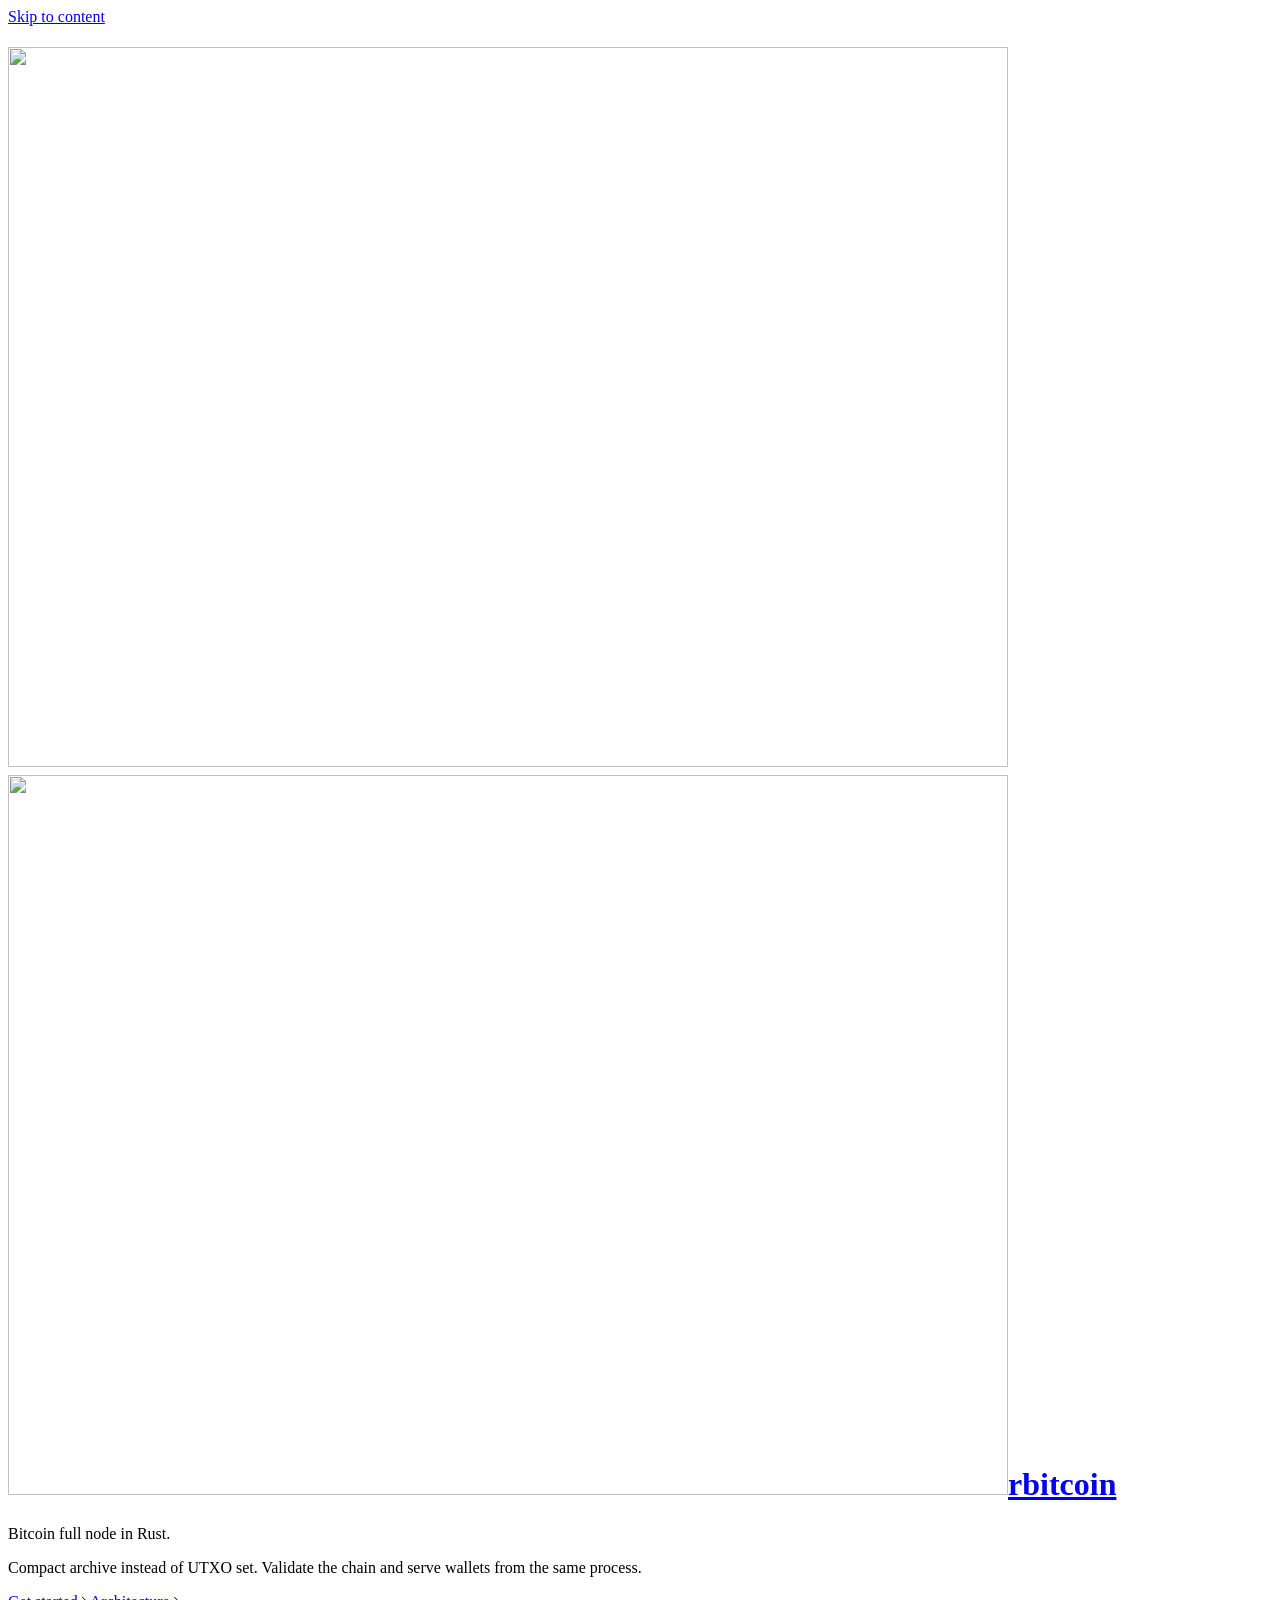
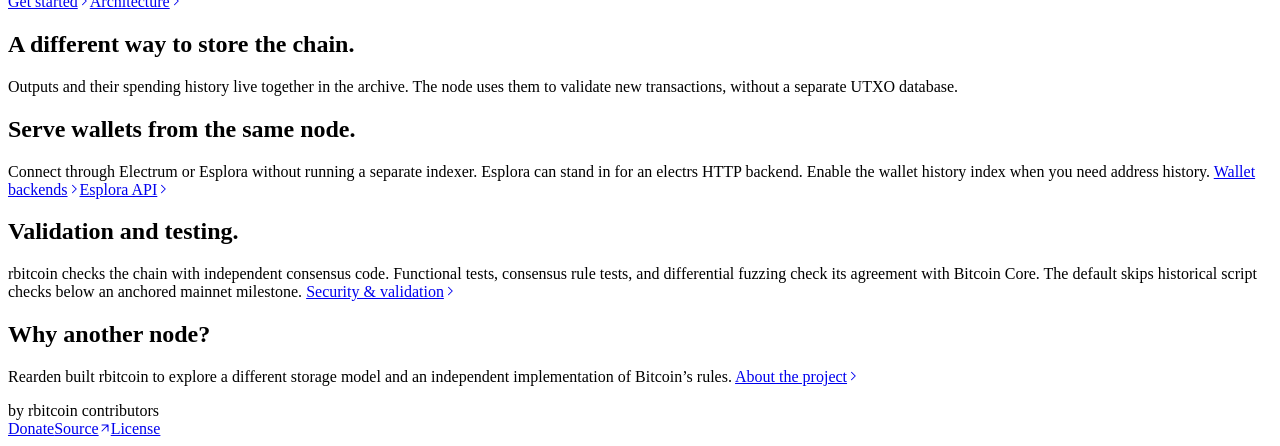
==== public/index.html @ 864d0941 "Point node links at rbitcoin-org/rbitcoin. Pages, the release and coverage scripts, and the Esplora " ====
<!doctype html>
<html lang="en">
  <head>
    <meta charset="utf-8" />
    <meta content="width=device-width,initial-scale=1" name="viewport" />
    <title>Bitcoin full node in Rust — rbitcoin</title>
    <meta
      content="A Bitcoin full node in Rust, built around a compact archive with wallet serving in the same process."
      name="description"
    />
    <meta content="#ffffff" name="theme-color" />
    <link href="assets/img/favicon.svg" rel="icon" type="image/svg+xml" />
    <script src="assets/theme.js?v=text-toggle"></script>
    <link href="assets/site.css?v=esplora-api" rel="stylesheet" />
    <link href="https://rbitcoin.org/" rel="canonical" />
    <link href="site.webmanifest" rel="manifest" />
    <link href="assets/img/apple-touch-icon.png" rel="apple-touch-icon" />
    <meta content="website" property="og:type" />
    <meta content="rbitcoin" property="og:site_name" />
    <meta content="Bitcoin full node in Rust — rbitcoin" property="og:title" />
    <meta
      content="A Bitcoin full node in Rust, built around a compact archive with wallet serving in the same process."
      property="og:description"
    />
    <meta content="https://rbitcoin.org/" property="og:url" />
    <meta content="https://rbitcoin.org/assets/img/og-card.png" property="og:image" />
    <meta content="1200" property="og:image:width" />
    <meta content="630" property="og:image:height" />
    <meta content="rbitcoin" property="og:image:alt" />
    <meta content="summary_large_image" name="twitter:card" />
  </head>
  <body class="site essential-site home-page">
    <a class="skip" href="#main">Skip to content</a>
    <div class="essential">
      <main id="main">
        <h1>
          <a href="index.html"
            ><span class="brand-lockup"
              ><img
                class="brand-mark wordmark-light"
                src="assets/img/logo.svg"
                width="1000"
                height="720"
                alt=""
              /><img
                class="brand-mark wordmark-dark"
                src="assets/img/logo-on-dark.svg"
                width="1000"
                height="720"
                alt=""
              /><span class="brand-name">rbitcoin</span></span
            ></a
          >
        </h1>
        <p class="opening">Bitcoin full node in Rust.</p>
        <p>
          Compact archive instead of UTXO set. Validate the chain and serve wallets from the same
          process.
        </p>
        <nav aria-label="Start here" class="links">
          <a href="get-started/index.html"
            >Get started<svg
              aria-hidden="true"
              class="link-icon"
              fill="none"
              focusable="false"
              height="12"
              stroke="currentColor"
              stroke-linecap="round"
              stroke-linejoin="round"
              stroke-width="1.4"
              viewBox="0 0 16 16"
              width="12"
              xmlns="http://www.w3.org/2000/svg"
            >
              <path d="m6 3 5 5-5 5"></path></svg></a
          ><a href="architecture/index.html"
            >Architecture<svg
              aria-hidden="true"
              class="link-icon"
              fill="none"
              focusable="false"
              height="12"
              stroke="currentColor"
              stroke-linecap="round"
              stroke-linejoin="round"
              stroke-width="1.4"
              viewBox="0 0 16 16"
              width="12"
              xmlns="http://www.w3.org/2000/svg"
            >
              <path d="m6 3 5 5-5 5"></path></svg
          ></a>
        </nav>
        <section id="difference">
          <h2>A different way to store the chain.</h2>
          <p class="small">
            Outputs and their spending history live together in the archive. The node uses them to
            validate new transactions, without a separate UTXO database.
          </p>
        </section>
        <section id="wallets">
          <h2>Serve wallets from the same node.</h2>
          <p class="small">
            Connect through Electrum or Esplora without running a separate indexer. Esplora can
            stand in for an electrs HTTP backend. Enable the wallet history index when you need
            address history.
            <a href="wallets/index.html"
              >Wallet backends<svg
                aria-hidden="true"
                class="link-icon"
                fill="none"
                focusable="false"
                height="12"
                stroke="currentColor"
                stroke-linecap="round"
                stroke-linejoin="round"
                stroke-width="1.4"
                viewBox="0 0 16 16"
                width="12"
                xmlns="http://www.w3.org/2000/svg"
              >
                <path d="m6 3 5 5-5 5"></path></svg></a
            ><a href="esplora/index.html"
              >Esplora API<svg
                aria-hidden="true"
                class="link-icon"
                fill="none"
                focusable="false"
                height="12"
                stroke="currentColor"
                stroke-linecap="round"
                stroke-linejoin="round"
                stroke-width="1.4"
                viewBox="0 0 16 16"
                width="12"
                xmlns="http://www.w3.org/2000/svg"
              >
                <path d="m6 3 5 5-5 5"></path></svg
            ></a>
          </p>
        </section>
        <section id="status">
          <h2>Validation and testing.</h2>
          <p class="small">
            rbitcoin checks the chain with independent consensus code. Functional tests, consensus
            rule tests, and differential fuzzing check its agreement with Bitcoin Core. The default
            skips historical script checks below an anchored mainnet milestone.
            <a href="security/index.html"
              >Security &amp; validation<svg
                aria-hidden="true"
                class="link-icon"
                fill="none"
                focusable="false"
                height="12"
                stroke="currentColor"
                stroke-linecap="round"
                stroke-linejoin="round"
                stroke-width="1.4"
                viewBox="0 0 16 16"
                width="12"
                xmlns="http://www.w3.org/2000/svg"
              >
                <path d="m6 3 5 5-5 5"></path></svg
            ></a>
          </p>
        </section>
        <section id="project">
          <h2>Why another node?</h2>
          <p class="small">
            Rearden built rbitcoin to explore a different storage model and an independent
            implementation of Bitcoin’s rules.
            <a href="about/index.html"
              >About the project<svg
                aria-hidden="true"
                class="link-icon"
                fill="none"
                focusable="false"
                height="12"
                stroke="currentColor"
                stroke-linecap="round"
                stroke-linejoin="round"
                stroke-width="1.4"
                viewBox="0 0 16 16"
                width="12"
                xmlns="http://www.w3.org/2000/svg"
              >
                <path d="m6 3 5 5-5 5"></path></svg
            ></a>
          </p>
        </section>
      </main>
      <footer class="site-colophon">
        <span>by rbitcoin contributors</span>
        <nav aria-label="Project information">
          <a href="about/index.html#donate">Donate</a
          ><a class="source-link" href="https://github.com/rbitcoin-org/rbitcoin"
            ><span>Source</span
            ><svg
              aria-hidden="true"
              class="link-icon"
              fill="none"
              focusable="false"
              height="12"
              stroke="currentColor"
              stroke-linecap="round"
              stroke-linejoin="round"
              stroke-width="1.4"
              viewBox="0 0 16 16"
              width="12"
              xmlns="http://www.w3.org/2000/svg"
            >
              <path d="M4 12 12 4M4 4h8v8"></path></svg></a
          ><a href="NOTICE.txt">License</a
          ><button aria-label="Switch color theme" class="theme-toggle" hidden="" type="button">
            <span class="theme-label">Dark</span
            ><span aria-hidden="true" class="theme-symbol">☾</span>
          </button>
        </nav>
      </footer>
    </div>
  </body>
</html>
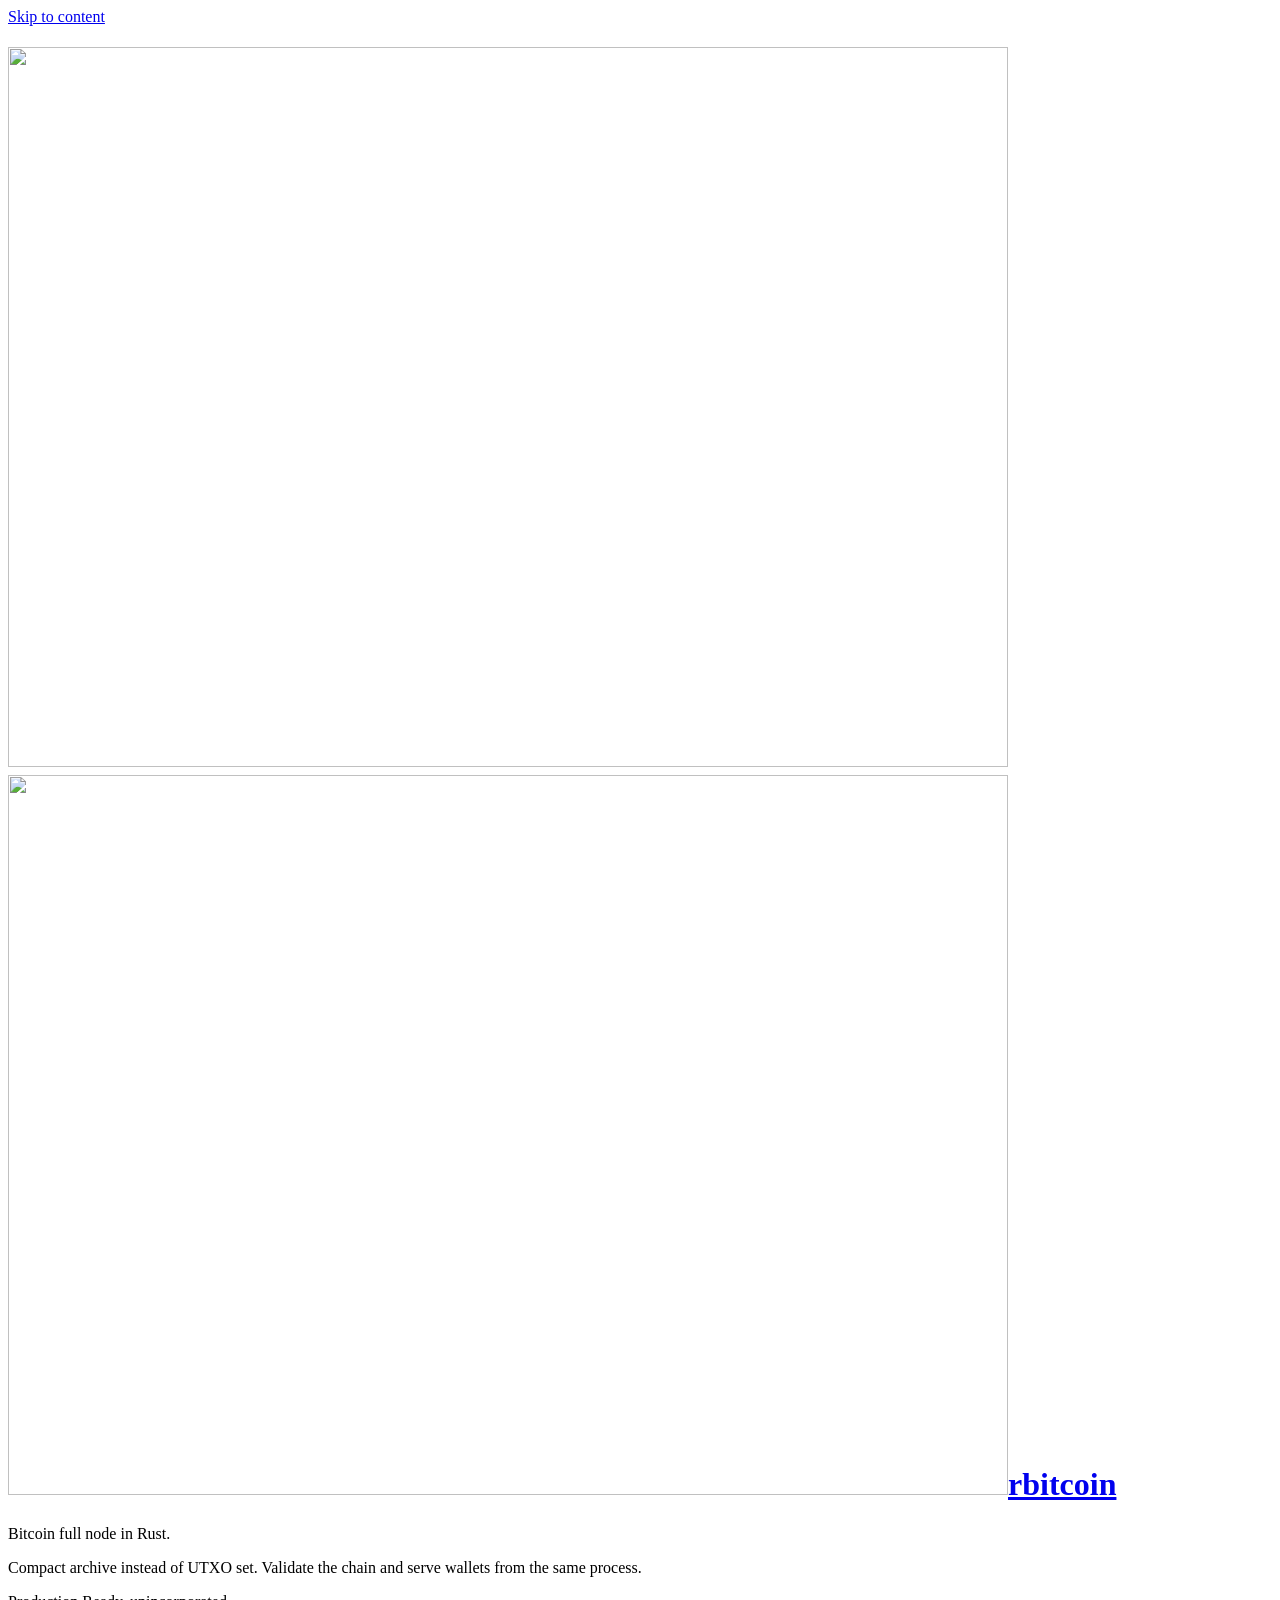
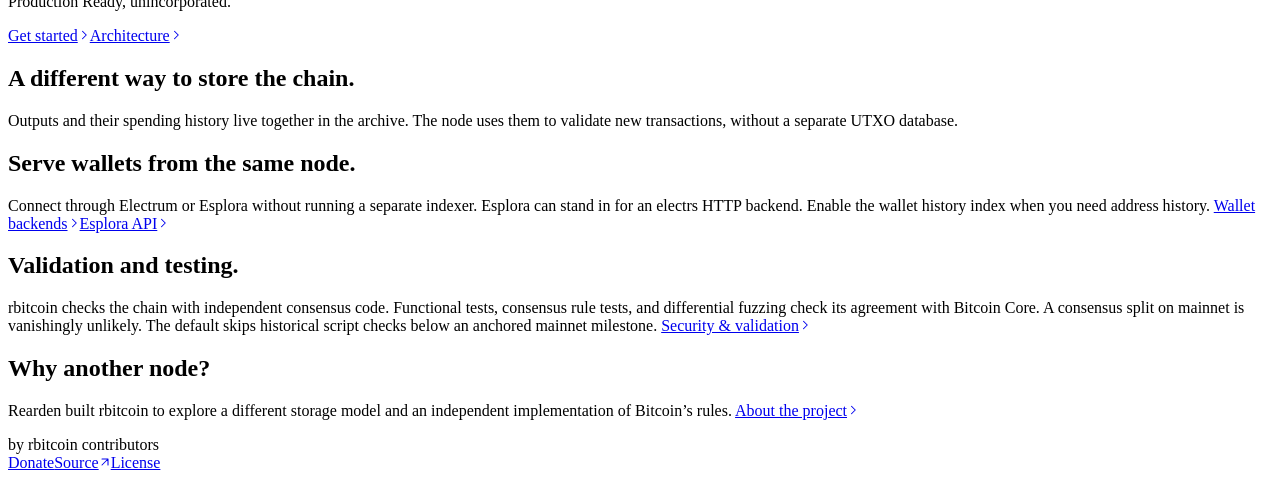
==== commit 11ffb250: "State the 0.9 tagline and stop telling operators to treat mainnet as early. The line is “Production " ====
--- a/public/index.html
+++ b/public/index.html
@@ -5,7 +5,7 @@
     <meta content="width=device-width,initial-scale=1" name="viewport" />
     <title>Bitcoin full node in Rust — rbitcoin</title>
     <meta
-      content="A Bitcoin full node in Rust, built around a compact archive with wallet serving in the same process."
+      content="A Bitcoin full node in Rust, built around a compact archive with wallet serving in the same process. Production Ready, unincorporated."
       name="description"
     />
     <meta content="#ffffff" name="theme-color" />
@@ -19,7 +19,7 @@
     <meta content="rbitcoin" property="og:site_name" />
     <meta content="Bitcoin full node in Rust — rbitcoin" property="og:title" />
     <meta
-      content="A Bitcoin full node in Rust, built around a compact archive with wallet serving in the same process."
+      content="A Bitcoin full node in Rust, built around a compact archive with wallet serving in the same process. Production Ready, unincorporated."
       property="og:description"
     />
     <meta content="https://rbitcoin.org/" property="og:url" />
@@ -57,6 +57,7 @@
           Compact archive instead of UTXO set. Validate the chain and serve wallets from the same
           process.
         </p>
+        <p>Production Ready, unincorporated.</p>
         <nav aria-label="Start here" class="links">
           <a href="get-started/index.html"
             >Get started<svg
@@ -144,8 +145,9 @@
           <h2>Validation and testing.</h2>
           <p class="small">
             rbitcoin checks the chain with independent consensus code. Functional tests, consensus
-            rule tests, and differential fuzzing check its agreement with Bitcoin Core. The default
-            skips historical script checks below an anchored mainnet milestone.
+            rule tests, and differential fuzzing check its agreement with Bitcoin Core. A consensus
+            split on mainnet is vanishingly unlikely. The default skips historical script checks
+            below an anchored mainnet milestone.
             <a href="security/index.html"
               >Security &amp; validation<svg
                 aria-hidden="true"
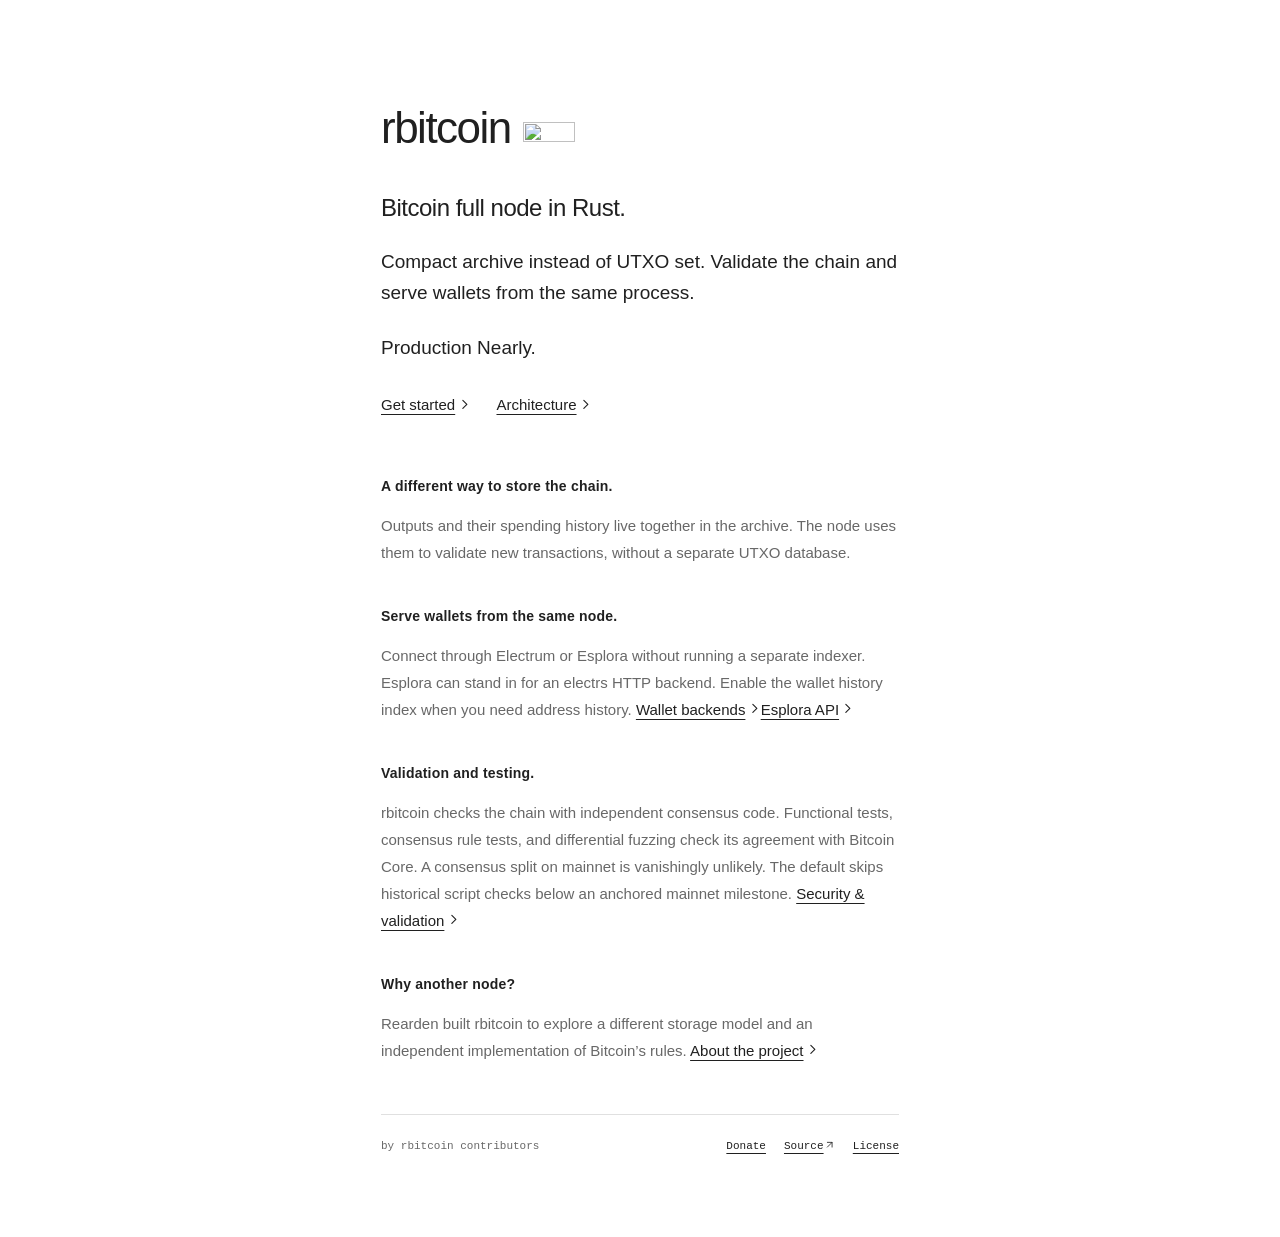
==== commit 11c1ace4: "Change the tagline to “Production Nearly.” Home, About, the page descriptions, README, and the AGENT" ====
--- a/public/index.html
+++ b/public/index.html
@@ -5,7 +5,7 @@
     <meta content="width=device-width,initial-scale=1" name="viewport" />
     <title>Bitcoin full node in Rust — rbitcoin</title>
     <meta
-      content="A Bitcoin full node in Rust, built around a compact archive with wallet serving in the same process. Production Ready, unincorporated."
+      content="A Bitcoin full node in Rust, built around a compact archive with wallet serving in the same process. Production Nearly."
       name="description"
     />
     <meta content="#ffffff" name="theme-color" />
@@ -19,7 +19,7 @@
     <meta content="rbitcoin" property="og:site_name" />
     <meta content="Bitcoin full node in Rust — rbitcoin" property="og:title" />
     <meta
-      content="A Bitcoin full node in Rust, built around a compact archive with wallet serving in the same process. Production Ready, unincorporated."
+      content="A Bitcoin full node in Rust, built around a compact archive with wallet serving in the same process. Production Nearly."
       property="og:description"
     />
     <meta content="https://rbitcoin.org/" property="og:url" />
@@ -57,7 +57,7 @@
           Compact archive instead of UTXO set. Validate the chain and serve wallets from the same
           process.
         </p>
-        <p>Production Ready, unincorporated.</p>
+        <p>Production Nearly.</p>
         <nav aria-label="Start here" class="links">
           <a href="get-started/index.html"
             >Get started<svg
--- a/public/assets/site.css
+++ b/public/assets/site.css
@@ -0,0 +1,1656 @@
+/* Essential: original typography, responsive layout, and reading styles. */
+
+* {
+  box-sizing: border-box;
+}
+
+html {
+  scroll-padding-top: 30px;
+}
+
+body {
+  margin: 0;
+  background: var(--paper);
+  color: var(--ink);
+  font-size: 19px;
+  line-height: 1.65;
+}
+
+a {
+  color: inherit;
+  text-decoration-thickness: 1px;
+  text-underline-offset: 4px;
+}
+
+a:hover {
+  color: var(--accent);
+}
+
+a:focus-visible,
+button:focus-visible,
+summary:focus-visible {
+  outline: 2px solid var(--accent);
+  outline-offset: 5px;
+}
+
+button {
+  font: inherit;
+  color: inherit;
+  cursor: pointer;
+}
+
+h1,
+h2,
+h3,
+p,
+figure,
+pre,
+dl {
+  margin: 0;
+}
+
+h1,
+h2,
+h3 {
+  font-weight: 400;
+}
+
+p + p {
+  margin-top: 1.2em;
+}
+
+h2,
+h3,
+[id] {
+  scroll-margin-top: 30px;
+}
+
+::selection {
+  background: var(--selection-bg);
+  color: var(--selection-ink);
+}
+
+.skip {
+  position: fixed;
+  top: 0;
+  left: 20px;
+  padding: 10px 20px;
+  transform: translateY(-150%);
+  background: var(--ink);
+  color: var(--paper);
+  z-index: 9;
+}
+
+.skip:focus {
+  transform: none;
+}
+
+pre {
+  font: 12px/1.9 var(--mono);
+  white-space: pre-wrap;
+  overflow-wrap: anywhere;
+}
+
+summary {
+  cursor: pointer;
+}
+
+footer a {
+  display: inline-block;
+  padding: 3px 0;
+}
+
+@media (prefers-reduced-motion: no-preference) {
+  a,
+  button,
+  summary {
+    transition:
+      color 120ms ease-out,
+      border-color 120ms ease-out,
+      background-color 120ms ease-out;
+  }
+}
+
+@media (max-width: 700px) {
+  body {
+    font-size: 18px;
+  }
+}
+
+@media print {
+  body {
+    background: white !important;
+    color: black !important;
+    font-size: 11pt !important;
+  }
+
+  .skip {
+    display: none !important;
+  }
+
+  a {
+    color: inherit !important;
+  }
+
+  h1,
+  h2,
+  h3 {
+    break-after: avoid;
+  }
+
+  figure,
+  pre {
+    break-inside: avoid;
+  }
+
+  details {
+    display: block;
+  }
+
+  details > * {
+    display: block !important;
+  }
+
+  details::details-content {
+    content-visibility: visible !important;
+    display: block !important;
+  }
+
+  details summary {
+    list-style: none;
+  }
+
+  footer {
+    break-inside: avoid;
+  }
+
+  a[href^="https://github.com"]
+  {
+    text-decoration: underline;
+  }
+
+  * {
+    box-shadow: none !important;
+    position: static !important;
+  }
+}
+
+:root {
+  --paper: #fff;
+  --ink: #202020;
+  --muted: #686868;
+  --line: #e0e0e0;
+  --accent: #202020;
+  --rule: #deded8;
+  --selection-bg: #222;
+  --selection-ink: #fff;
+  color-scheme: light;
+  --sans: Arial, Helvetica, sans-serif;
+  --mono: "SFMono-Regular", Consolas, "Liberation Mono", monospace;
+}
+
+body {
+  font-family: Arial, Helvetica, sans-serif;
+  font-size: 19px;
+  line-height: 1.65;
+}
+
+.essential {
+  max-width: 566px;
+  margin: 105px auto 75px;
+  padding: 0 24px;
+}
+
+.essential h1 {
+  font-size: 38px;
+  line-height: 1.1;
+  letter-spacing: -1.8px;
+  font-weight: 600;
+  margin-bottom: 40px;
+}
+
+.essential h1 a {
+  text-decoration: none;
+}
+
+.essential .opening {
+  font-size: 24px;
+  letter-spacing: -0.5px;
+  line-height: 1.5;
+  margin-bottom: 20px;
+}
+
+.essential p {
+  margin-top: 0;
+  margin-bottom: 23px;
+}
+
+.essential .links {
+  margin-top: 30px;
+  margin-bottom: 58px;
+  display: flex;
+  gap: 26px;
+  font-size: 15px;
+}
+
+.essential h2 {
+  font-size: 12px;
+  line-height: 1.5;
+  font-weight: 600;
+  margin: 0 0 15px;
+  letter-spacing: 0.015em;
+}
+
+.essential section {
+  margin-top: 40px;
+}
+
+.essential .small {
+  font-size: 15px;
+  line-height: 1.8;
+  color: var(--muted);
+}
+
+.essential .small a {
+  color: var(--ink);
+}
+
+.essential footer {
+  border-top: 1px solid var(--line);
+  margin-top: 55px;
+  padding-top: 17px;
+  font-size: 11px;
+  line-height: 1.8;
+  color: var(--muted);
+}
+
+.essential footer a {
+  color: var(--ink);
+}
+
+@media (max-width: 700px) {
+  .essential {
+    margin-top: 68px;
+    margin-bottom: 40px;
+    padding: 0 27px;
+    max-width: 570px;
+  }
+
+  .essential h1 {
+    font-size: 35px;
+    margin-bottom: 32px;
+  }
+
+  .essential .opening {
+    font-size: 23px;
+  }
+
+  .essential .links {
+    margin-bottom: 43px;
+  }
+
+  .essential p {
+    font-size: 18px;
+  }
+
+  .essential .small {
+    font-size: 14px;
+  }
+
+  .essential section {
+    margin-top: 34px;
+  }
+
+  .essential footer {
+    margin-top: 42px;
+  }
+}
+
+@media print {
+  .essential {
+    margin: 20px auto;
+    padding: 0;
+    max-width: 36em;
+  }
+
+  .essential h1 {
+    font-size: 25pt;
+  }
+
+  .essential .opening {
+    font-size: 15pt;
+  }
+
+  .essential section {
+    margin-top: 20px;
+  }
+
+  .essential .links {
+    margin-bottom: 25px;
+  }
+
+  .essential footer {
+    margin-top: 30px;
+  }
+}
+
+.link-icon {
+  display: inline-block;
+  width: 0.86em;
+  height: 0.86em;
+  vertical-align: -0.03em;
+  margin-left: 0.16em;
+  flex: none;
+  overflow: visible;
+  pointer-events: none;
+}
+
+.site a {
+  overflow-wrap: anywhere;
+}
+
+.site code {
+  font-family: var(--mono);
+  font-size: 0.87em;
+  overflow-wrap: anywhere;
+}
+
+.site-colophon {
+  display: flex;
+  align-items: baseline;
+  justify-content: space-between;
+  gap: 20px;
+  max-width: 1296px;
+  margin: 40px auto 0;
+  padding: 0 clamp(24px, 5vw, 72px);
+  width: 100%;
+  font: 12px/1.7 var(--mono);
+  color: var(--muted);
+}
+
+.site-colophon nav {
+  display: flex;
+  gap: 18px;
+  flex-wrap: wrap;
+}
+
+.site-colophon a {
+  display: inline-block;
+  padding: 5px 0;
+}
+
+.essential-site .essential {
+  margin-top: 105px;
+}
+
+.essential-site .essential .site-colophon {
+  padding: 17px 0 0;
+  max-width: none;
+  margin: 50px 0 0;
+}
+
+.essential-site .essential h2 {
+  font-size: 14px;
+}
+
+.essential-site .essential .small {
+  font-size: 15px;
+}
+
+.essential-site ::selection {
+  background: var(--selection-bg);
+  color: var(--selection-ink);
+}
+
+.chapter-grid {
+  width: min(1280px, 100%);
+  margin: 0 auto;
+  padding: 85px clamp(24px, 5vw, 72px) 40px;
+  display: grid;
+  grid-template-columns: minmax(170px, 0.8fr) minmax(0, 2fr);
+  gap: 10%;
+}
+
+.chapter-sidebar {
+  align-self: start;
+}
+
+.chapter-brand {
+  display: inline-block;
+  font: 500 22px/1.2 var(--sans);
+  letter-spacing: -1.5px;
+  text-decoration: none;
+  padding: 0 0 24px;
+  color: var(--ink) !important;
+}
+
+.chapter-nav {
+  display: flex;
+  flex-direction: column;
+  align-items: flex-start;
+  gap: 8px;
+  font: 14px/1.5 var(--mono);
+}
+
+.chapter-nav a {
+  padding: 5px 0;
+  text-decoration: none;
+}
+
+.chapter-nav a:hover,
+.chapter-nav a[aria-current] {
+  text-decoration: underline;
+  text-underline-offset: 5px;
+}
+
+.chapter-nav span {
+  display: inline-block;
+  min-width: 28px;
+  color: var(--muted);
+  font-size: 12px;
+}
+
+.chapter {
+  min-width: 0;
+  max-width: 690px;
+  font: 17px/1.75 var(--sans);
+}
+
+.chapter-title {
+  margin-bottom: 35px;
+}
+
+.chapter-kicker {
+  font: 12px/1.6 var(--mono);
+  color: var(--muted);
+  margin-bottom: 18px !important;
+}
+
+.chapter h1 {
+  font-size: 34px;
+  line-height: 1.22;
+  letter-spacing: -1.35px;
+  font-weight: 400;
+  margin: 0 0 24px;
+}
+
+.chapter-intro {
+  font-size: 19px;
+  line-height: 1.65;
+}
+
+.chapter p {
+  margin: 0 0 20px;
+}
+
+.chapter p:last-child {
+  margin-bottom: 0;
+}
+
+.chapter section {
+  margin: 42px 0 0;
+  scroll-margin-top: 30px;
+}
+
+.chapter h2 {
+  font-size: 19px;
+  line-height: 1.4;
+  font-weight: 500;
+  margin: 0 0 17px;
+  letter-spacing: -0.3px;
+}
+
+.chapter h3 {
+  font-size: 16px;
+  line-height: 1.45;
+  font-weight: 500;
+  margin: 32px 0 12px;
+  letter-spacing: -0.2px;
+}
+
+.api-method {
+  font-family: var(--mono);
+  font-size: 12px;
+  font-weight: 400;
+  letter-spacing: 0.04em;
+  color: var(--muted);
+  margin-right: 8px;
+}
+
+/* API reference: the reading column stays aligned with the rest of the site.
+   A separate rail carries its longer section list without widening the prose. */
+.api-layout {
+  display: grid;
+  grid-template-columns: 170px minmax(0, 1fr);
+  gap: 48px;
+  align-items: start;
+}
+
+.api-page .chapter-title,
+.api-page .chapter-next {
+  margin-left: 218px;
+}
+
+/* Keep the main navigation in the same position and measure as reading pages. */
+.api-page .chapter-sidebar {
+  max-width: 518px;
+  margin-left: auto;
+  margin-right: auto;
+}
+
+.api-page .chapter-title {
+  max-width: 518px;
+}
+
+.api-document {
+  min-width: 0;
+}
+
+.api-document > p,
+.api-document > ul,
+.api-document > ol {
+  max-width: 65ch;
+}
+
+.api-document h2[id] {
+  margin-top: 38px;
+  scroll-margin-top: 30px;
+}
+
+.api-document > section > h2 {
+  padding-top: 20px;
+  border-top: 1px solid var(--rule);
+}
+
+.api-document code,
+.api-operation h3 {
+  overflow-wrap: anywhere;
+  word-break: normal;
+}
+
+.api-operation h3 {
+  display: flex;
+  align-items: baseline;
+  flex-wrap: wrap;
+  gap: 5px 10px;
+}
+
+.api-operation h3 > code {
+  min-width: 0;
+  flex: 1;
+  font-size: 14px;
+  line-height: 1.7;
+}
+
+.api-operation .api-method {
+  margin-right: 0;
+}
+
+.api-permalink {
+  color: var(--muted);
+  font: 14px/1.6 var(--mono);
+  padding: 0 4px;
+  text-decoration: none;
+}
+
+.api-permalink:hover {
+  color: var(--ink);
+  text-decoration: underline;
+}
+
+.api-document pre {
+  overflow-x: auto;
+  white-space: pre;
+  overflow-wrap: normal;
+}
+
+.api-contents {
+  position: sticky;
+  top: 24px;
+  max-height: calc(100vh - 48px);
+  overflow-y: auto;
+  font: 13px/1.55 var(--sans);
+  color: var(--muted);
+}
+
+.api-contents-menu > summary {
+  display: none;
+}
+
+.api-contents-group {
+  display: grid;
+  gap: 3px;
+  margin-bottom: 22px;
+}
+
+.api-contents-group > p {
+  font: 11px/1.6 var(--mono);
+  margin: 0 0 8px;
+}
+
+.api-contents-group a {
+  display: flex;
+  justify-content: space-between;
+  gap: 10px;
+  padding: 4px 0;
+  text-decoration: none;
+  text-underline-offset: 4px;
+}
+
+.api-contents a:hover,
+.api-contents a[aria-current="location"] {
+  color: var(--ink);
+  text-decoration: underline;
+}
+
+.api-contents a span {
+  font: 11px/1.9 var(--mono);
+}
+
+.api-contents-group .api-back-top {
+  margin-top: 18px;
+  font-size: 12px;
+}
+
+/* 614px reading frame + 170px rail + 48px gap need room on both sides. */
+@media screen and (max-width: 1120px) {
+  .api-layout {
+    display: block;
+  }
+
+  .api-page .chapter-title,
+  .api-page .chapter-next {
+    margin-left: 0;
+  }
+
+  .api-contents {
+    top: 0;
+    z-index: 2;
+    margin-bottom: 28px;
+    background: var(--paper);
+    border-top: 1px solid var(--rule);
+    border-bottom: 1px solid var(--rule);
+  }
+
+  .api-contents-menu > summary {
+    display: flex;
+    align-items: center;
+    gap: 12px;
+    padding: 14px 0;
+    cursor: pointer;
+    color: var(--ink);
+    list-style: none;
+  }
+
+  .api-contents-menu > summary::-webkit-details-marker {
+    display: none;
+  }
+
+  .api-contents-menu > summary::after {
+    content: "+";
+    margin-left: auto;
+    font: 18px/1 var(--mono);
+  }
+
+  .api-contents-menu[open] > summary::after {
+    content: "−";
+  }
+
+  .api-current-section {
+    color: var(--muted);
+    overflow: hidden;
+    text-overflow: ellipsis;
+    white-space: nowrap;
+    max-width: 55%;
+  }
+
+  .api-contents-links {
+    display: grid;
+    grid-template-columns: repeat(2, minmax(0, 1fr));
+    gap: 0 24px;
+    max-height: 60vh;
+    overflow-y: auto;
+  }
+
+  .api-contents-group a {
+    padding: 7px 0;
+  }
+
+  .api-document h2[id],
+  .api-document section {
+    scroll-margin-top: 82px;
+  }
+}
+
+@media print {
+  .api-layout {
+    display: block;
+  }
+  .api-contents,
+  .api-permalink {
+    display: none;
+  }
+  .api-page .chapter-title,
+  .api-page .chapter-next {
+    margin-left: 0;
+  }
+}
+
+.chapter-contents {
+  display: flex;
+  flex-wrap: wrap;
+  gap: 8px 20px;
+  padding: 20px 0;
+  border-top: 1px solid var(--rule);
+  border-bottom: 1px solid var(--rule);
+  font: 14px/1.55 var(--sans);
+}
+
+.chapter-contents a {
+  padding: 3px 0;
+}
+
+.chapter .annotation {
+  font: 14px/1.65 var(--sans);
+  color: var(--muted);
+}
+
+.chapter pre {
+  margin: 23px 0;
+  padding: 17px 0 17px 20px;
+  border-left: 1px solid var(--rule);
+  font: 14px/1.8 var(--mono);
+  white-space: pre-wrap;
+  overflow-wrap: anywhere;
+}
+
+.chapter pre code {
+  font: inherit;
+}
+
+.fact-list {
+  margin: 24px 0;
+}
+
+.fact-list > div {
+  display: grid;
+  grid-template-columns: minmax(110px, 0.65fr) minmax(0, 1.5fr);
+  gap: 25px;
+  padding: 17px 0;
+  border-top: 1px solid var(--rule);
+}
+
+.fact-list > div:last-child {
+  border-bottom: 1px solid var(--rule);
+}
+
+.fact-list dt {
+  font-size: 15px;
+  font-weight: 500;
+}
+
+.fact-list dd {
+  margin: 0;
+  font-size: 16px;
+}
+
+.chapter table {
+  width: 100%;
+  border-collapse: collapse;
+  margin: 24px 0;
+  table-layout: fixed;
+  font-size: 15px;
+  line-height: 1.6;
+}
+
+.chapter caption {
+  text-align: left;
+  font: 12px/1.6 var(--mono);
+  color: var(--muted);
+  margin-bottom: 15px;
+}
+
+.chapter th,
+.chapter td {
+  text-align: left;
+  vertical-align: top;
+  border-bottom: 1px solid var(--rule);
+  padding: 14px 12px 14px 0;
+  overflow-wrap: anywhere;
+}
+
+.chapter th {
+  font-weight: 500;
+}
+
+.chapter th:first-child {
+  width: 34%;
+}
+
+.chapter table.api-rows th:first-child {
+  width: 18%;
+}
+
+.chapter section.chapter-close {
+  margin-top: 45px;
+  padding-top: 20px;
+  border-top: 1px solid var(--rule);
+}
+
+.chapter-next {
+  display: flex;
+  align-items: baseline;
+  justify-content: space-between;
+  flex-wrap: wrap;
+  gap: 20px;
+  margin-top: 45px;
+  padding-top: 20px;
+  border-top: 1px solid var(--rule);
+  font-size: 14px;
+}
+
+.chapter-next a {
+  padding: 5px 0;
+}
+
+.essential-site.reading-page .chapter-grid {
+  display: block;
+  max-width: 614px;
+  padding-top: 55px;
+}
+
+.essential-site.reading-page .chapter-sidebar {
+  margin-bottom: 62px;
+}
+
+.essential-site.reading-page .chapter-nav {
+  flex-direction: row;
+  flex-wrap: wrap;
+  gap: 7px 20px;
+  font-family: var(--sans);
+}
+
+.essential-site.reading-page .chapter-nav span {
+  display: none;
+}
+
+.essential-site.reading-page .chapter-brand {
+  font-size: 26px;
+  font-weight: 600;
+}
+
+.essential-site.reading-page .chapter h1 {
+  font-size: 30px;
+  font-weight: 500;
+}
+
+.essential-site.reading-page .chapter-kicker {
+  display: none;
+}
+
+.essential-site.reading-page .chapter-contents {
+  border: 0;
+  padding: 0 0 12px;
+  gap: 8px 18px;
+}
+
+@media (max-width: 800px) {
+  .chapter-grid {
+    grid-template-columns: minmax(140px, 0.7fr) minmax(0, 2fr);
+    gap: 30px;
+  }
+
+  .chapter h1 {
+    font-size: 29px;
+  }
+}
+
+@media (max-width: 650px) {
+  .site-colophon {
+    display: block;
+  }
+
+  .site-colophon nav {
+    margin-top: 8px;
+  }
+
+  .essential-site .essential {
+    margin-top: 65px;
+  }
+
+  .essential-site .essential .links {
+    flex-wrap: wrap;
+  }
+
+  .chapter-grid {
+    display: block;
+    padding: 35px 27px;
+  }
+
+  .chapter-sidebar {
+    margin-bottom: 45px;
+  }
+
+  .chapter-brand {
+    padding-bottom: 20px;
+  }
+
+  .chapter-nav {
+    flex-direction: row;
+    flex-wrap: wrap;
+    gap: 6px 18px;
+    font-size: 14px;
+  }
+
+  .chapter-nav span {
+    display: none;
+  }
+
+  .chapter {
+    padding-top: 0;
+    font-size: 16px;
+  }
+
+  .chapter h1 {
+    font-size: 28px;
+    letter-spacing: -1px;
+  }
+
+  .chapter-intro {
+    font-size: 18px;
+  }
+
+  .essential-site.reading-page .chapter-grid {
+    padding-top: 35px;
+  }
+
+  .essential-site.reading-page .chapter-sidebar {
+    margin-bottom: 42px;
+  }
+
+  .chapter section {
+    margin-top: 36px;
+  }
+
+  .fact-list > div {
+    grid-template-columns: minmax(0, 1fr);
+    gap: 8px;
+  }
+
+  .chapter pre {
+    padding-left: 12px;
+    font-size: 13px;
+  }
+
+  .chapter-contents {
+    display: block;
+  }
+
+  .chapter-contents a {
+    display: block;
+    padding: 6px 0;
+  }
+
+  .chapter table {
+    font-size: 14px;
+  }
+
+  .chapter table.api-rows th:first-child {
+    width: 6rem;
+  }
+
+  .chapter th:first-child {
+    width: 38%;
+  }
+}
+
+@media print {
+  .chapter-nav,
+  .chapter-contents,
+  .chapter-next,
+  .site-colophon {
+    display: none !important;
+  }
+
+  .chapter-grid {
+    display: block !important;
+    padding: 0 !important;
+    margin: 0;
+    max-width: none;
+    width: 100%;
+  }
+
+  .chapter-sidebar {
+    margin: 0 0 20px;
+  }
+
+  .chapter-brand {
+    padding: 0;
+  }
+
+  .chapter {
+    padding: 0;
+    max-width: none;
+    font-size: 11pt;
+  }
+
+  .chapter h1 {
+    font-size: 24pt !important;
+  }
+
+  .chapter-intro {
+    font-size: 12pt;
+  }
+
+  .chapter section {
+    break-inside: auto;
+    margin-top: 25px;
+  }
+
+  .chapter h2 {
+    break-after: avoid;
+  }
+
+  .chapter table {
+    font-size: 10pt;
+  }
+
+  .chapter tr,
+  .fact-list > div {
+    break-inside: avoid;
+  }
+
+  .chapter pre {
+    font-size: 9pt;
+  }
+}
+
+.site > .site-colophon {
+  padding-bottom: 40px;
+}
+
+/* Theme follows the system until the reader makes a choice. */
+:root[data-theme="dark"] {
+  --paper: #171818;
+  --ink: #e9e8e4;
+  --muted: #aaa9a4;
+  --line: #3b3d3c;
+  --rule: #3b3d3c;
+  --accent: #fff;
+  --selection-bg: #deddd7;
+  --selection-ink: #171818;
+  color-scheme: dark;
+}
+
+@media (prefers-color-scheme: dark) {
+  :root:not([data-theme="light"]) {
+    --paper: #171818;
+    --ink: #e9e8e4;
+    --muted: #aaa9a4;
+    --line: #3b3d3c;
+    --rule: #3b3d3c;
+    --accent: #fff;
+    --selection-bg: #deddd7;
+    --selection-ink: #171818;
+    color-scheme: dark;
+  }
+}
+
+/* Quiet, keyboard-accessible control in the footer. */
+.theme-toggle {
+  display: inline-flex;
+  align-items: center;
+  gap: 6px;
+  min-height: 44px;
+  padding: 5px 0;
+  border: 0;
+  border-radius: 0;
+  background: transparent;
+  color: inherit;
+  font: inherit;
+  cursor: pointer;
+}
+.theme-toggle[hidden] {
+  display: none;
+}
+.theme-toggle:hover {
+  color: var(--accent);
+}
+.theme-label {
+  text-decoration: underline;
+  text-decoration-thickness: 1px;
+  text-underline-offset: 4px;
+}
+.theme-symbol {
+  font-family: var(--sans);
+  font-size: 14px;
+  line-height: 1;
+}
+.essential footer .theme-toggle {
+  color: var(--ink);
+}
+@media print {
+  :root,
+  :root[data-theme],
+  :root:not([data-theme="light"]) {
+    --paper: #fff !important;
+    --ink: #202020 !important;
+    --muted: #686868 !important;
+    --line: #e0e0e0 !important;
+    --rule: #deded8 !important;
+    --accent: #202020 !important;
+    color-scheme: light !important;
+  }
+  .theme-toggle {
+    display: none !important;
+  }
+}
+
+/* Original mark with Host Grotesk Medium lettering. */
+@font-face {
+  font-family: "Host Grotesk";
+  src: url("fonts/HostGrotesk-Medium.ttf") format("truetype");
+  font-style: normal;
+  font-weight: 500;
+  font-display: swap;
+}
+.brand-lockup {
+  display: inline-flex;
+  align-items: center;
+  gap: 12px;
+  vertical-align: middle;
+}
+.brand-name {
+  order: -1;
+  font:
+    500 44px/1 "Host Grotesk",
+    Arial,
+    sans-serif;
+  letter-spacing: -1.5px;
+}
+.brand-mark {
+  display: block;
+  width: 52px;
+  height: auto;
+  flex: none;
+}
+.chapter-brand .brand-lockup {
+  gap: 9px;
+}
+.chapter-brand .brand-name {
+  font-size: 31px;
+  letter-spacing: -1px;
+}
+.chapter-brand .brand-mark {
+  width: 38px;
+}
+.site-colophon nav {
+  align-items: center;
+}
+.wordmark-dark {
+  display: none;
+}
+:root[data-theme="dark"] .wordmark-light {
+  display: none;
+}
+:root[data-theme="dark"] .wordmark-dark {
+  display: block;
+}
+@media (prefers-color-scheme: dark) {
+  :root:not([data-theme="light"]) .wordmark-light {
+    display: none;
+  }
+  :root:not([data-theme="light"]) .wordmark-dark {
+    display: block;
+  }
+}
+@media print {
+  .wordmark-light {
+    display: block !important;
+  }
+  .wordmark-dark {
+    display: none !important;
+  }
+}
+
+/* Commands share the reading column's quiet rule and palette. */
+.command-block {
+  min-width: 0;
+  margin: 23px 0;
+  border-left: 1px solid var(--rule);
+  padding-left: 20px;
+}
+.command-block figcaption {
+  display: flex;
+  align-items: center;
+  justify-content: space-between;
+  gap: 12px;
+  color: var(--muted);
+  font: 12px/1.5 var(--sans);
+}
+.copy-command {
+  display: inline-flex;
+  align-items: center;
+  justify-content: flex-end;
+  gap: 6px;
+  min-height: 44px;
+  min-width: 78px;
+  flex: none;
+  padding: 8px 0 8px 8px;
+  border: 0;
+  background: transparent;
+  color: var(--muted);
+  font: inherit;
+}
+.copy-command[hidden] {
+  display: none;
+}
+.copy-command:hover {
+  color: var(--ink);
+}
+.copy-command:disabled {
+  cursor: wait;
+}
+.chapter .command-block pre {
+  margin: 0;
+  padding: 4px 0 12px;
+  border: 0;
+  overflow-x: auto;
+  white-space: pre;
+  overflow-wrap: normal;
+}
+.chapter .command-block code {
+  overflow-wrap: normal;
+}
+.command-block pre:focus-visible {
+  outline: 2px solid var(--accent);
+  outline-offset: 4px;
+}
+.chapter .copy-status {
+  position: absolute;
+  width: 1px;
+  height: 1px;
+  overflow: hidden;
+  clip-path: inset(50%);
+  margin: 0;
+}
+.chapter .copy-status.copy-error {
+  position: static;
+  width: auto;
+  height: auto;
+  clip-path: none;
+  color: var(--muted);
+  font-size: 13px;
+}
+/* Platform names and download actions share a calm, aligned row. */
+.download-files {
+  list-style: none;
+  margin: 24px 0;
+  padding: 0;
+}
+.download-files li {
+  display: flex;
+  align-items: center;
+  justify-content: space-between;
+  gap: 16px;
+  padding: 14px 0;
+  border-top: 1px solid var(--rule);
+}
+.download-files li:last-child {
+  border-bottom: 1px solid var(--rule);
+}
+.download-platform {
+  display: grid;
+  gap: 2px;
+  font-size: 16px;
+  line-height: 1.5;
+}
+.download-arch {
+  color: var(--muted);
+  font-size: 13px;
+}
+.download-links {
+  display: flex;
+  align-items: center;
+  gap: 18px;
+  flex: none;
+  font-size: 14px;
+}
+.download-links a {
+  display: inline-flex;
+  align-items: center;
+  min-height: 44px;
+}
+@media (max-width: 420px) {
+  .download-files li {
+    align-items: flex-start;
+    flex-direction: column;
+    gap: 4px;
+  }
+  .download-links {
+    gap: 24px;
+  }
+}
+.build-option,
+.coverage-summary {
+  margin-top: 28px;
+  border-top: 1px solid var(--rule);
+  padding-top: 18px;
+}
+.build-option summary,
+.coverage-summary summary {
+  cursor: pointer;
+}
+.coverage-meta {
+  margin: 12px 0 0;
+  color: var(--muted);
+  font-size: 15px;
+}
+.chapter ul.coverage-crates {
+  list-style: none;
+  margin: 18px 0 0;
+  padding: 0;
+}
+.coverage-crates li {
+  display: flex;
+  flex-wrap: wrap;
+  justify-content: space-between;
+  align-items: baseline;
+  gap: 4px 16px;
+  border-top: 1px solid var(--rule);
+  padding: 7px 0;
+  font: 14px/1.4 var(--mono);
+}
+.coverage-crates li:last-child {
+  border-bottom: 1px solid var(--rule);
+}
+.coverage-figures {
+  display: flex;
+  gap: 16px;
+  font-variant-numeric: tabular-nums;
+  white-space: nowrap;
+}
+.coverage-hit {
+  color: var(--muted);
+}
+.coverage-summary[hidden],
+.coverage-crates[hidden] {
+  display: none !important;
+}
+.build-option > p {
+  margin-top: 18px;
+}
+@media (max-width: 650px) {
+  .command-block {
+    padding-left: 12px;
+  }
+}
+@media print {
+  .copy-command,
+  .copy-status {
+    display: none !important;
+  }
+  .chapter .command-block pre {
+    white-space: pre-wrap;
+    overflow-wrap: anywhere;
+  }
+}
+
+/* Archive comparison: two stores and one changing output. */
+.archive-comparison {
+  --diagram-accent: #b84b28;
+  margin: 28px 0;
+  padding: 20px 0;
+  border-block: 1px solid var(--rule);
+}
+:root[data-theme="dark"] .archive-comparison {
+  --diagram-accent: #ec7f5b;
+}
+@media (prefers-color-scheme: dark) {
+  :root:not([data-theme="light"]) .archive-comparison {
+    --diagram-accent: #ec7f5b;
+  }
+}
+.archive-comparison figcaption {
+  font-size: 16px;
+}
+.archive-controls {
+  display: flex;
+  flex-wrap: wrap;
+  gap: 24px;
+  margin: 12px 0 24px;
+}
+.archive-controls[hidden] {
+  display: none;
+}
+.archive-controls button {
+  border: 0;
+  border-bottom: 2px solid transparent;
+  background: none;
+  padding: 10px 0;
+  min-height: 44px;
+  font: 13px/1.5 var(--sans);
+  color: var(--muted);
+}
+.archive-controls button[aria-pressed="true"] {
+  color: var(--ink);
+  border-color: var(--diagram-accent);
+}
+.comparison-rows {
+  display: grid;
+  gap: 28px;
+}
+.comparison-row {
+  display: grid;
+  grid-template-columns: 130px minmax(0, 1fr);
+  align-items: center;
+  gap: 16px;
+}
+.comparison-row > span {
+  font-size: 14px;
+}
+.comparison-row svg {
+  display: block;
+  width: 100%;
+  height: auto;
+}
+.comparison-row svg text {
+  fill: var(--ink);
+  font:
+    18px Arial,
+    sans-serif;
+  text-anchor: middle;
+}
+.comparison-row .token {
+  fill: var(--paper);
+  stroke: var(--muted);
+  stroke-width: 1;
+}
+.comparison-row .focus-token {
+  stroke: var(--diagram-accent);
+  stroke-width: 2;
+}
+.comparison-row .accent {
+  stroke: var(--diagram-accent);
+  fill: none;
+}
+.chapter .archive-caption {
+  min-height: 48px;
+  margin: 24px 0 0;
+  font-size: 14px;
+  color: var(--muted);
+}
+@media (max-width: 420px) {
+  .comparison-row {
+    grid-template-columns: 1fr;
+    gap: 8px;
+  }
+  .comparison-rows {
+    gap: 24px;
+  }
+}
+@media print {
+  .archive-controls {
+    display: none !important;
+  }
+  .archive-comparison {
+    --diagram-accent: #202020 !important;
+    break-inside: avoid;
+  }
+}
+
+/* Keep the reading measure and footer alignment steady across viewports. */
+@media screen {
+  .essential-site.reading-page .chapter-grid {
+    max-width: 614px;
+    padding-left: 48px;
+    padding-right: 48px;
+  }
+  .reading-page > .site-colophon {
+    max-width: 614px;
+    margin-top: 12px;
+    padding: 0 48px 40px;
+    font-size: 11px;
+    gap: 16px;
+  }
+  /* Route tables need more than the reading measure. */
+  .essential-site.reading-page.api-page .chapter {
+    max-width: none;
+  }
+  .reading-page > .site-colophon nav {
+    gap: 16px;
+  }
+  .chapter h1,
+  .chapter h2,
+  .chapter h3 {
+    text-wrap: balance;
+  }
+  .chapter ul:not(.download-files):not(.coverage-crates),
+  .chapter ol {
+    margin: 20px 0;
+    padding-left: 22px;
+  }
+  .chapter li + li {
+    margin-top: 10px;
+  }
+  .chapter .coverage-crates li + li {
+    margin-top: 0;
+  }
+  .chapter .download-files li + li {
+    margin-top: 0;
+  }
+}
+@media screen and (min-width: 1121px) {
+  .essential-site.reading-page.api-page .chapter-grid,
+  .essential-site.reading-page.api-page > .site-colophon {
+    max-width: 1040px;
+  }
+  .essential-site.reading-page.api-page > .site-colophon {
+    padding-left: 266px;
+  }
+}
+@media screen and (max-width: 650px) {
+  .essential-site.reading-page .chapter-grid {
+    padding-left: 27px;
+    padding-right: 27px;
+  }
+  .reading-page > .site-colophon {
+    padding-left: 27px;
+    padding-right: 27px;
+  }
+  .essential-site.reading-page .chapter h1 {
+    font-size: 28px;
+    letter-spacing: -1px;
+  }
+}
+
+/* Underline the Source label, not the gap or external-link icon. */
+.source-link {
+  text-decoration: none;
+}
+.source-link span {
+  text-decoration: underline;
+  text-decoration-thickness: 1px;
+  text-underline-offset: 4px;
+}
+
+/* Donation destinations remain selectable, including without JavaScript. */
+.donation-methods {
+  margin: 24px 0;
+  border-bottom: 1px solid var(--rule);
+}
+.donation-method {
+  border-top: 1px solid var(--rule);
+  padding: 14px 0 24px;
+}
+.donation-heading {
+  display: flex;
+  align-items: center;
+  justify-content: space-between;
+  gap: 20px;
+}
+.donation-heading h3 {
+  font: 500 16px/1.5 var(--sans);
+}
+.donation-heading .copy-command {
+  font: 13px/1.5 var(--sans);
+  text-decoration: underline;
+  text-underline-offset: 4px;
+}
+.chapter .donation-note {
+  font-size: 13px;
+  color: var(--muted);
+  margin: 0 0 12px;
+}
+.donation-method code {
+  display: block;
+  font: 13px/1.8 var(--mono);
+  overflow-wrap: anywhere;
+  user-select: all;
+}
+@media print {
+  .donation-method {
+    break-inside: avoid;
+  }
+}
+
+.donation-qr {
+  margin-top: 16px;
+}
+.donation-actions {
+  display: flex;
+  align-items: center;
+  gap: 18px;
+  flex: none;
+}
+.donation-actions .copy-command {
+  min-width: 0;
+  padding-inline: 0;
+}
+.qr-toggle {
+  border: 0;
+  background: none;
+  padding: 10px 0;
+  min-height: 44px;
+  color: var(--muted);
+  font: 13px/1.5 var(--sans);
+  text-decoration: underline;
+  text-underline-offset: 4px;
+}
+.qr-toggle:hover {
+  color: var(--ink);
+}
+@media print {
+  .qr-toggle {
+    display: none;
+  }
+}
+.donation-qr img {
+  display: block;
+  width: 224px;
+  max-width: 100%;
+  height: auto;
+  margin-top: 12px;
+  background: white;
+  image-rendering: pixelated;
+}
